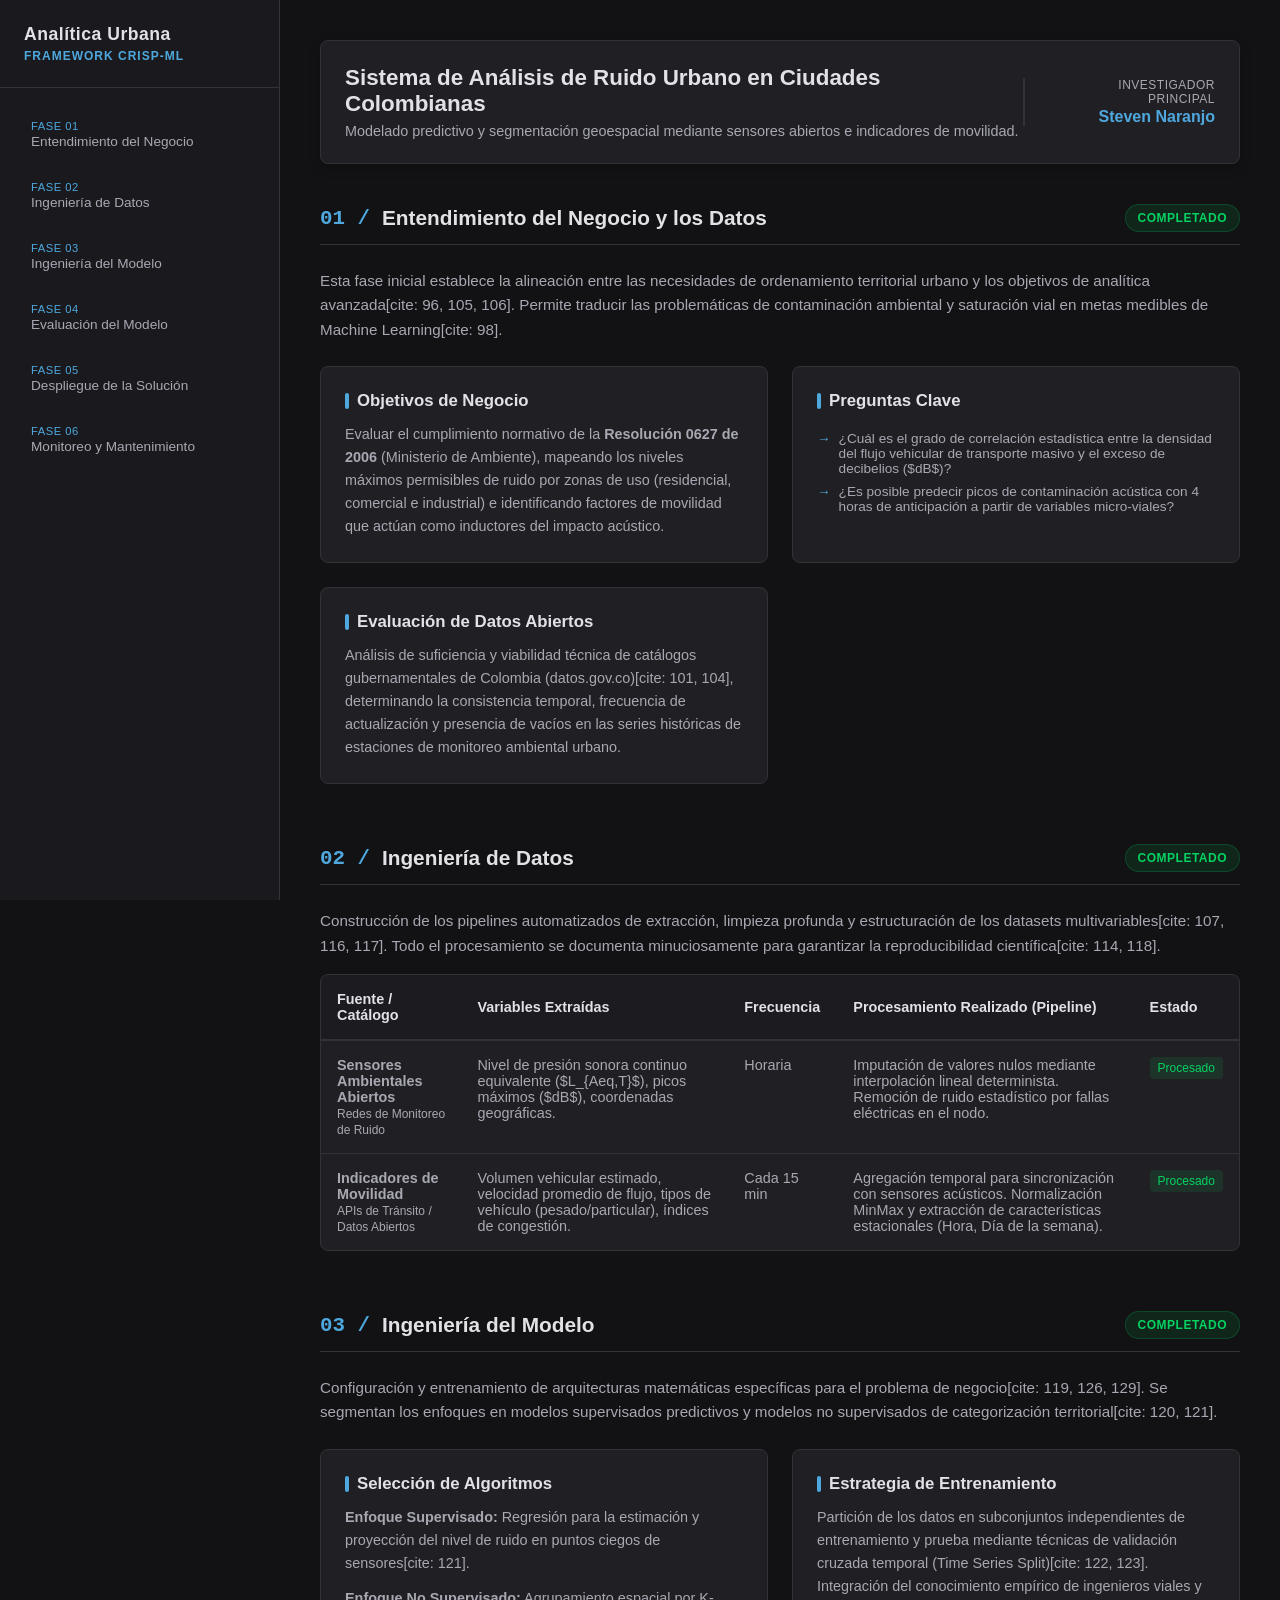
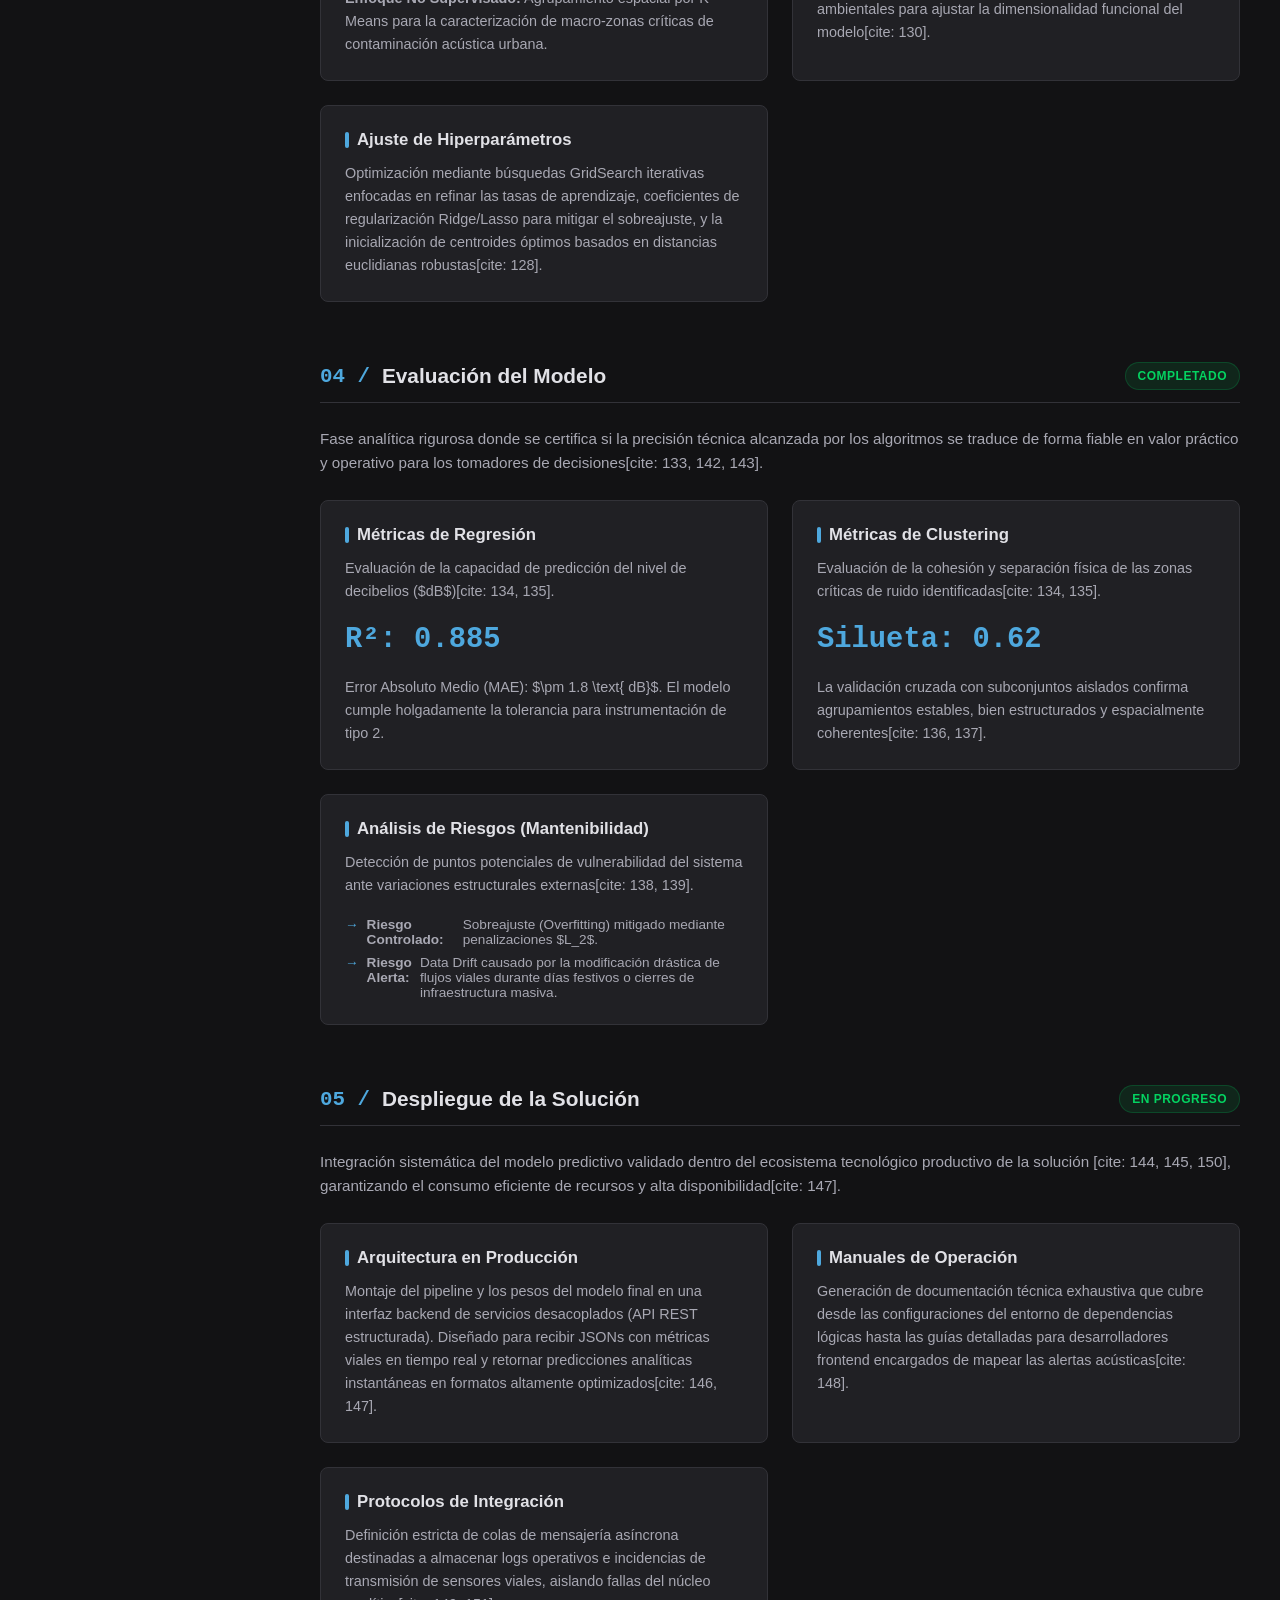
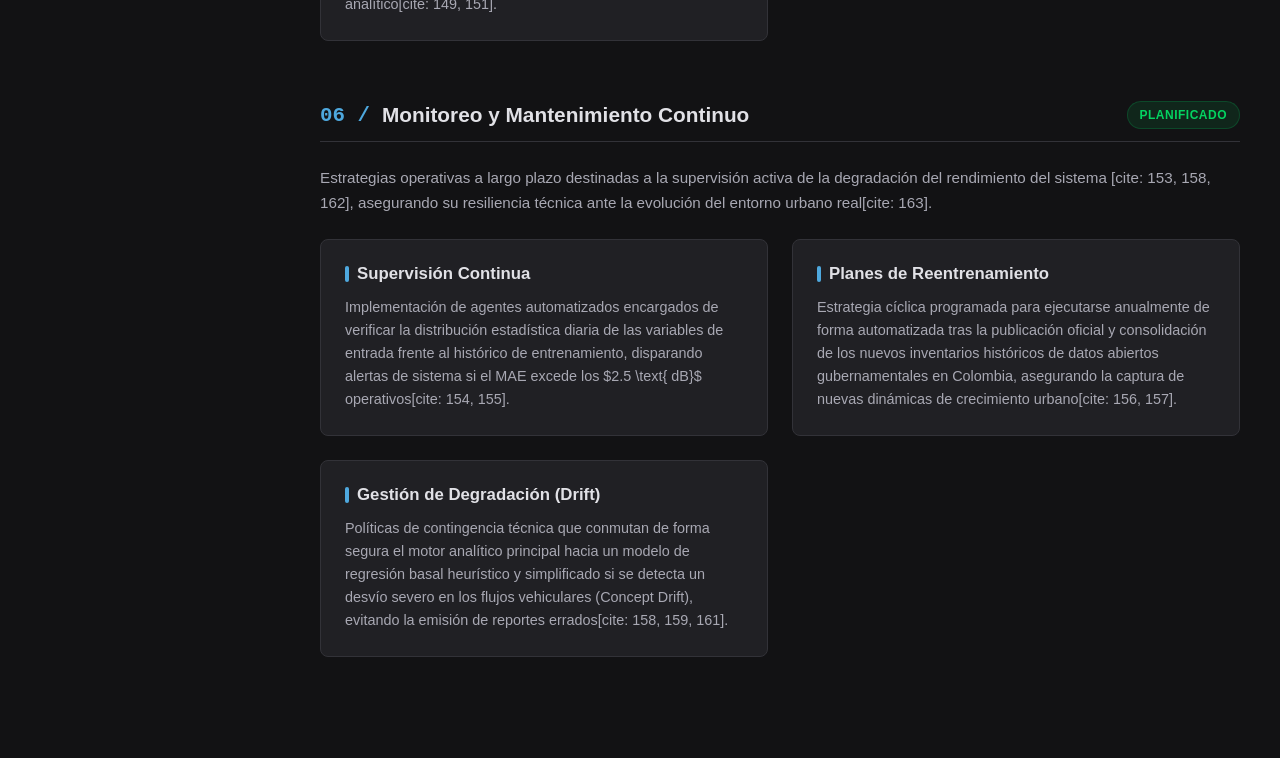
==== frontend/index.html @ 4cb013d2 "feat: agrega servidor Flask y vincula el HTML del frontend" ====
<!DOCTYPE html>
<html lang="es">
<head>
    <meta charset="UTF-8">
    <meta name="viewport" content="width=device-width, initial-scale=1.0">
    <title>Sistema de Análisis de Ruido Urbano - CRISP-ML</title>
    <style>
        /* ==========================================================================
           1. VARIABLES DE DISEÑO (SYSTEM TOKENS)
           ========================================================================== */
        :root {
            --bg-principal: #121214;
            --bg-sidebar: #1a1a1e;
            --bg-card: #202024;
            --bg-card-hover: #29292e;
            --text-main: #e1e1e6;
            --text-secondary: #a8a8b3;
            --accent-tech: #4ea8de;
            --accent-success: #04d361;
            --accent-alert: #f77f00;
            --border-color: #323238;
            --font-stack: 'Segoe UI', Roboto, Helvetica, Arial, sans-serif;
            --sidebar-width: 280px;
            --transition-smooth: all 0.3s cubic-bezier(0.4, 0, 0.2, 1);
        }

        /* ==========================================================================
           2. ESTILOS BASE Y RESET
           ========================================================================== */
        * {
            margin: 0;
            padding: 0;
            box-sizing: border-box;
            scrollbar-width: thin;
            scrollbar-color: var(--border-color) var(--bg-principal);
        }

        html {
            scroll-behavior: smooth;
            font-family: var(--font-stack);
            background-color: var(--bg-principal);
            color: var(--text-main);
        }

        body {
            display: flex;
            min-height: 100vh;
            overflow-x: hidden;
        }

        /* Custom Scrollbar */
        ::-webkit-scrollbar {
            width: 8px;
            height: 8px;
        }
        ::-webkit-scrollbar-track {
            background: var(--bg-principal);
        }
        ::-webkit-scrollbar-thumb {
            background: var(--border-color);
            border-radius: 4px;
        }
        ::-webkit-scrollbar-thumb:hover {
            background: var(--accent-tech);
        }

        /* ==========================================================================
           3. MENÚ LATERAL (SIDEBAR)
           ========================================================================== */
        aside {
            width: var(--sidebar-width);
            background-color: var(--bg-sidebar);
            border-right: 1px solid var(--border-color);
            position: fixed;
            top: 0;
            left: 0;
            bottom: 0;
            display: flex;
            flex-direction: column;
            z-index: 100;
        }

        .sidebar-brand {
            padding: 24px;
            border-bottom: 1px solid var(--border-color);
            display: flex;
            flex-direction: column;
            gap: 4px;
        }

        .sidebar-brand h2 {
            font-size: 1.1rem;
            font-weight: 700;
            letter-spacing: 0.5px;
            color: var(--text-main);
        }

        .sidebar-brand span {
            font-size: 0.75rem;
            color: var(--accent-tech);
            text-transform: uppercase;
            font-weight: 600;
            letter-spacing: 1px;
        }

        .sidebar-menu {
            list-style: none;
            padding: 20px 12px;
            display: flex;
            flex-direction: column;
            gap: 8px;
            overflow-y: auto;
        }

        .sidebar-menu a {
            display: flex;
            flex-direction: column;
            padding: 12px 16px;
            color: var(--text-secondary);
            text-decoration: none;
            border-radius: 6px;
            transition: var(--transition-smooth);
            border-left: 3px solid transparent;
        }

        .sidebar-menu a:hover {
            background-color: var(--bg-card);
            color: var(--text-main);
            border-left-color: var(--accent-tech);
        }

        .sidebar-menu a .phase-num {
            font-size: 0.7rem;
            text-transform: uppercase;
            letter-spacing: 0.5px;
            color: var(--accent-tech);
            margin-bottom: 2px;
        }

        .sidebar-menu a .phase-name {
            font-size: 0.85rem;
            font-weight: 500;
        }

        /* ==========================================================================
           4. ÁREA DE CONTENIDO PRINCIPAL & HEADER
           ========================================================================== */
        main {
            margin-left: var(--sidebar-width);
            flex-grow: 1;
            padding: 40px;
            max-width: calc(100vw - var(--sidebar-width));
        }

        header {
            background-color: var(--bg-card);
            border: 1px solid var(--border-color);
            border-radius: 8px;
            padding: 24px;
            margin-bottom: 40px;
            display: flex;
            justify-content: space-between;
            align-items: center;
            box-shadow: 0 4px 12px rgba(0, 0, 0, 0.2);
        }

        .header-title h1 {
            font-size: 1.4rem;
            font-weight: 600;
            color: var(--text-main);
            margin-bottom: 6px;
        }

        .header-title p {
            font-size: 0.9rem;
            color: var(--text-secondary);
        }

        .header-meta {
            text-align: right;
            border-left: 2px solid var(--border-color);
            padding-left: 24px;
        }

        .header-meta .author-label {
            font-size: 0.75rem;
            text-transform: uppercase;
            color: var(--text-secondary);
            letter-spacing: 0.5px;
        }

        .header-meta .author-name {
            font-size: 1rem;
            font-weight: 600;
            color: var(--accent-tech);
            margin-top: 2px;
        }

        /* ==========================================================================
           5. COMPONENTES REUTILIZABLES (SECCIONES Y TARJETAS)
           ========================================================================== */
        .section-container {
            margin-bottom: 60px;
            scroll-margin-top: 40px;
        }

        .section-header {
            display: flex;
            align-items: center;
            justify-content: space-between;
            margin-bottom: 24px;
            border-bottom: 1px solid var(--border-color);
            padding-bottom: 12px;
        }

        .section-header h2 {
            font-size: 1.3rem;
            font-weight: 600;
            color: var(--text-main);
            display: flex;
            align-items: center;
            gap: 12px;
        }

        .section-header h2 span {
            color: var(--accent-tech);
            font-family: monospace;
        }

        .badge-status {
            background-color: rgba(4, 211, 97, 0.1);
            color: var(--accent-success);
            padding: 6px 12px;
            border-radius: 20px;
            font-size: 0.75rem;
            font-weight: 600;
            text-transform: uppercase;
            letter-spacing: 0.5px;
            border: 1px solid rgba(4, 211, 97, 0.2);
        }

        .grid-layout {
            display: grid;
            grid-template-columns: repeat(auto-fit, minmax(320px, 1fr));
            gap: 24px;
        }

        .card {
            background-color: var(--bg-card);
            border: 1px solid var(--border-color);
            border-radius: 8px;
            padding: 24px;
            transition: var(--transition-smooth);
            display: flex;
            flex-direction: column;
            gap: 12px;
        }

        .card:hover {
            transform: translateY(-4px);
            border-color: var(--accent-tech);
            background-color: var(--bg-card-hover);
            box-shadow: 0 6px 20px rgba(0, 0, 0, 0.4);
        }

        .card h3 {
            font-size: 1.05rem;
            color: var(--text-main);
            font-weight: 600;
            display: flex;
            align-items: center;
            gap: 8px;
        }

        .card h3::before {
            content: '';
            display: inline-block;
            width: 4px;
            height: 16px;
            background-color: var(--accent-tech);
            border-radius: 2px;
        }

        .card p {
            font-size: 0.9rem;
            line-height: 1.6;
            color: var(--text-secondary);
        }

        /* Listas internas en tarjetas */
        .card-list {
            list-style: none;
            margin-top: 8px;
            display: flex;
            flex-direction: column;
            gap: 8px;
        }

        .card-list li {
            font-size: 0.85rem;
            color: var(--text-secondary);
            display: flex;
            align-items: flex-start;
            gap: 8px;
        }

        .card-list li::before {
            content: "→";
            color: var(--accent-tech);
            font-weight: bold;
        }

        /* Metrics Display */
        .metric-value {
            font-size: 1.8rem;
            font-weight: 700;
            color: var(--accent-tech);
            font-family: monospace;
            margin: 8px 0;
        }

        /* ==========================================================================
           6. COMPONENTES ESPECÍFICOS: TABLAS ESTILIZADAS (FASE 2)
           ========================================================================== */
        .table-container {
            width: 100%;
            overflow-x: auto;
            background-color: var(--bg-card);
            border: 1px solid var(--border-color);
            border-radius: 8px;
            margin-top: 16px;
        }

        table {
            width: 100%;
            border-collapse: collapse;
            text-align: left;
            font-size: 0.9rem;
        }

        th {
            background-color: rgba(26, 26, 30, 0.6);
            color: var(--text-main);
            font-weight: 600;
            padding: 16px;
            border-bottom: 2px solid var(--border-color);
        }

        td {
            padding: 16px;
            border-bottom: 1px solid var(--border-color);
            color: var(--text-secondary);
            vertical-align: top;
        }

        tr:last-child td {
            border-bottom: none;
        }

        tr:hover td {
            color: var(--text-main);
            background-color: rgba(255, 255, 255, 0.01);
        }

        .tag-pill {
            display: inline-block;
            padding: 4px 8px;
            border-radius: 4px;
            font-size: 0.75rem;
            font-weight: 500;
            background-color: var(--border-color);
            color: var(--text-main);
        }

        .tag-pill.success {
            background-color: rgba(4, 211, 97, 0.1);
            color: var(--accent-success);
        }

        /* Responsive Layout Breakpoints */
        @media (max-width: 1024px) {
            body {
                flex-direction: column;
            }
            aside {
                width: 100%;
                position: relative;
                bottom: auto;
                border-right: none;
                border-bottom: 1px solid var(--border-color);
            }
            main {
                margin-left: 0;
                max-width: 100%;
                padding: 24px;
            }
            header {
                flex-direction: column;
                align-items: flex-start;
                gap: 16px;
            }
            .header-meta {
                text-align: left;
                border-left: none;
                border-top: 2px solid var(--border-color);
                padding-left: 0;
                padding-top: 16px;
                width: 100%;
            }
        }
    </style>
</head>
<body>

    <aside>
        <div class="sidebar-brand">
            <h2>Analítica Urbana</h2>
            <span>Framework CRISP-ML</span>
        </div>
        <ul class="sidebar-menu">
            <li>
                <a href="#fase1">
                    <span class="phase-num">Fase 01</span>
                    <span class="phase-name">Entendimiento del Negocio</span>
                </a>
            </li>
            <li>
                <a href="#fase2">
                    <span class="phase-num">Fase 02</span>
                    <span class="phase-name">Ingeniería de Datos</span>
                </a>
            </li>
            <li>
                <a href="#fase3">
                    <span class="phase-num">Fase 03</span>
                    <span class="phase-name">Ingeniería del Modelo</span>
                </a>
            </li>
            <li>
                <a href="#fase4">
                    <span class="phase-num">Fase 04</span>
                    <span class="phase-name">Evaluación del Modelo</span>
                </a>
            </li>
            <li>
                <a href="#fase5">
                    <span class="phase-num">Fase 05</span>
                    <span class="phase-name">Despliegue de la Solución</span>
                </a>
            </li>
            <li>
                <a href="#fase6">
                    <span class="phase-num">Fase 06</span>
                    <span class="phase-name">Monitoreo y Mantenimiento</span>
                </a>
            </li>
        </ul>
    </aside>

    <main>
        <header>
            <div class="header-title">
                <h1>Sistema de Análisis de Ruido Urbano en Ciudades Colombianas</h1>
                <p>Modelado predictivo y segmentación geoespacial mediante sensores abiertos e indicadores de movilidad.</p>
            </div>
            <div class="header-meta">
                <div class="author-label">Investigador Principal</div>
                <div class="author-name">Steven Naranjo</div>
            </div>
        </header>

        <section id="fase1" class="section-container">
            <div class="section-header">
                <h2><span>01 /</span> Entendimiento del Negocio y los Datos</h2>
                <span class="badge-status">Completado</span>
            </div>
            <p style="color: var(--text-secondary); margin-bottom: 24px; font-size: 0.95rem; line-height: 1.6;">
                Esta fase inicial establece la alineación entre las necesidades de ordenamiento territorial urbano y los objetivos de analítica avanzada[cite: 96, 105, 106]. Permite traducir las problemáticas de contaminación ambiental y saturación vial en metas medibles de Machine Learning[cite: 98].
            </p>
            <div class="grid-layout">
                <div class="card">
                    <h3>Objetivos de Negocio</h3>
                    <p>Evaluar el cumplimiento normativo de la <strong>Resolución 0627 de 2006</strong> (Ministerio de Ambiente), mapeando los niveles máximos permisibles de ruido por zonas de uso (residencial, comercial e industrial) e identificando factores de movilidad que actúan como inductores del impacto acústico.</p>
                </div>
                <div class="card">
                    <h3>Preguntas Clave</h3>
                    <ul class="card-list">
                        <li>¿Cuál es el grado de correlación estadística entre la densidad del flujo vehicular de transporte masivo y el exceso de decibelios ($dB$)?</li>
                        <li>¿Es posible predecir picos de contaminación acústica con 4 horas de anticipación a partir de variables micro-viales?</li>
                    </ul>
                </div>
                <div class="card">
                    <h3>Evaluación de Datos Abiertos</h3>
                    <p>Análisis de suficiencia y viabilidad técnica de catálogos gubernamentales de Colombia (datos.gov.co)[cite: 101, 104], determinando la consistencia temporal, frecuencia de actualización y presencia de vacíos en las series históricas de estaciones de monitoreo ambiental urbano.</p>
                </div>
            </div>
        </section>

        <section id="fase2" class="section-container">
            <div class="section-header">
                <h2><span>02 /</span> Ingeniería de Datos</h2>
                <span class="badge-status">Completado</span>
            </div>
            <p style="color: var(--text-secondary); margin-bottom: 2px; font-size: 0.95rem; line-height: 1.6;">
                Construcción de los pipelines automatizados de extracción, limpieza profunda y estructuración de los datasets multivariables[cite: 107, 116, 117]. Todo el procesamiento se documenta minuciosamente para garantizar la reproducibilidad científica[cite: 114, 118].
            </p>
            <div class="table-container">
                <table>
                    <thead>
                        <tr>
                            <th>Fuente / Catálogo</th>
                            <th>Variables Extraídas</th>
                            <th>Frecuencia</th>
                            <th>Procesamiento Realizado (Pipeline)</th>
                            <th>Estado</th>
                        </tr>
                    </thead>
                    <tbody>
                        <tr>
                            <td><strong>Sensores Ambientales Abiertos</strong><br><small>Redes de Monitoreo de Ruido</small></td>
                            <td>Nivel de presión sonora continuo equivalente ($L_{Aeq,T}$), picos máximos ($dB$), coordenadas geográficas.</td>
                            <td>Horaria</td>
                            <td>Imputación de valores nulos mediante interpolación lineal determinista. Remoción de ruido estadístico por fallas eléctricas en el nodo.</td>
                            <td><span class="tag-pill success">Procesado</span></td>
                        </tr>
                        <tr>
                            <td><strong>Indicadores de Movilidad</strong><br><small>APIs de Tránsito / Datos Abiertos</small></td>
                            <td>Volumen vehicular estimado, velocidad promedio de flujo, tipos de vehículo (pesado/particular), índices de congestión.</td>
                            <td>Cada 15 min</td>
                            <td>Agregación temporal para sincronización con sensores acústicos. Normalización MinMax y extracción de características estacionales (Hora, Día de la semana).</td>
                            <td><span class="tag-pill success">Procesado</span></td>
                        </tr>
                    </tbody>
                </table>
            </div>
        </section>

        <section id="fase3" class="section-container">
            <div class="section-header">
                <h2><span>03 /</span> Ingeniería del Modelo</h2>
                <span class="badge-status">Completado</span>
            </div>
            <p style="color: var(--text-secondary); margin-bottom: 24px; font-size: 0.95rem; line-height: 1.6;">
                Configuración y entrenamiento de arquitecturas matemáticas específicas para el problema de negocio[cite: 119, 126, 129]. Se segmentan los enfoques en modelos supervisados predictivos y modelos no supervisados de categorización territorial[cite: 120, 121].
            </p>
            <div class="grid-layout">
                <div class="card">
                    <h3>Selección de Algoritmos</h3>
                    <p><strong>Enfoque Supervisado:</strong> Regresión para la estimación y proyección del nivel de ruido en puntos ciegos de sensores[cite: 121].</p>
                    <p><strong>Enfoque No Supervisado:</strong> Agrupamiento espacial por K-Means para la caracterización de macro-zonas críticas de contaminación acústica urbana.</p>
                </div>
                <div class="card">
                    <h3>Estrategia de Entrenamiento</h3>
                    <p>Partición de los datos en subconjuntos independientes de entrenamiento y prueba mediante técnicas de validación cruzada temporal (Time Series Split)[cite: 122, 123]. Integración del conocimiento empírico de ingenieros viales y ambientales para ajustar la dimensionalidad funcional del modelo[cite: 130].</p>
                </div>
                <div class="card">
                    <h3>Ajuste de Hiperparámetros</h3>
                    <p>Optimización mediante búsquedas GridSearch iterativas enfocadas en refinar las tasas de aprendizaje, coeficientes de regularización Ridge/Lasso para mitigar el sobreajuste, y la inicialización de centroides óptimos basados en distancias euclidianas robustas[cite: 128].</p>
                </div>
            </div>
        </section>

        <section id="fase4" class="section-container">
            <div class="section-header">
                <h2><span>04 /</span> Evaluación del Modelo</h2>
                <span class="badge-status">Completado</span>
            </div>
            <p style="color: var(--text-secondary); margin-bottom: 24px; font-size: 0.95rem; line-height: 1.6;">
                Fase analítica rigurosa donde se certifica si la precisión técnica alcanzada por los algoritmos se traduce de forma fiable en valor práctico y operativo para los tomadores de decisiones[cite: 133, 142, 143].
            </p>
            <div class="grid-layout">
                <div class="card">
                    <h3>Métricas de Regresión</h3>
                    <p>Evaluación de la capacidad de predicción del nivel de decibelios ($dB$)[cite: 134, 135].</p>
                    <div class="metric-value">R²: 0.885</div>
                    <p>Error Absoluto Medio (MAE): $\pm 1.8 \text{ dB}$. El modelo cumple holgadamente la tolerancia para instrumentación de tipo 2.</p>
                </div>
                <div class="card">
                    <h3>Métricas de Clustering</h3>
                    <p>Evaluación de la cohesión y separación física de las zonas críticas de ruido identificadas[cite: 134, 135].</p>
                    <div class="metric-value">Silueta: 0.62</div>
                    <p>La validación cruzada con subconjuntos aislados confirma agrupamientos estables, bien estructurados y espacialmente coherentes[cite: 136, 137].</p>
                </div>
                <div class="card">
                    <h3>Análisis de Riesgos (Mantenibilidad)</h3>
                    <p>Detección de puntos potenciales de vulnerabilidad del sistema ante variaciones estructurales externas[cite: 138, 139].</p>
                    <ul class="card-list">
                        <li><strong>Riesgo Controlado:</strong> Sobreajuste (Overfitting) mitigado mediante penalizaciones $L_2$.</li>
                        <li><strong>Riesgo Alerta:</strong> Data Drift causado por la modificación drástica de flujos viales durante días festivos o cierres de infraestructura masiva.</li>
                    </ul>
                </div>
            </div>
        </section>

        <section id="fase5" class="section-container">
            <div class="section-header">
                <h2><span>05 /</span> Despliegue de la Solución</h2>
                <span class="badge-status">En Progreso</span>
            </div>
            <p style="color: var(--text-secondary); margin-bottom: 24px; font-size: 0.95rem; line-height: 1.6;">
                Integración sistemática del modelo predictivo validado dentro del ecosistema tecnológico productivo de la solución [cite: 144, 145, 150], garantizando el consumo eficiente de recursos y alta disponibilidad[cite: 147].
            </p>
            <div class="grid-layout">
                <div class="card">
                    <h3>Arquitectura en Producción</h3>
                    <p>Montaje del pipeline y los pesos del modelo final en una interfaz backend de servicios desacoplados (API REST estructurada). Diseñado para recibir JSONs con métricas viales en tiempo real y retornar predicciones analíticas instantáneas en formatos altamente optimizados[cite: 146, 147].</p>
                </div>
                <div class="card">
                    <h3>Manuales de Operación</h3>
                    <p>Generación de documentación técnica exhaustiva que cubre desde las configuraciones del entorno de dependencias lógicas hasta las guías detalladas para desarrolladores frontend encargados de mapear las alertas acústicas[cite: 148].</p>
                </div>
                <div class="card">
                    <h3>Protocolos de Integración</h3>
                    <p>Definición estricta de colas de mensajería asíncrona destinadas a almacenar logs operativos e incidencias de transmisión de sensores viales, aislando fallas del núcleo analítico[cite: 149, 151].</p>
                </div>
            </div>
        </section>

        <section id="fase6" class="section-container">
            <div class="section-header">
                <h2><span>06 /</span> Monitoreo y Mantenimiento Continuo</h2>
                <span class="badge-status">Planificado</span>
            </div>
            <p style="color: var(--text-secondary); margin-bottom: 24px; font-size: 0.95rem; line-height: 1.6;">
                Estrategias operativas a largo plazo destinadas a la supervisión activa de la degradación del rendimiento del sistema [cite: 153, 158, 162], asegurando su resiliencia técnica ante la evolución del entorno urbano real[cite: 163].
            </p>
            <div class="grid-layout">
                <div class="card">
                    <h3>Supervisión Continua</h3>
                    <p>Implementación de agentes automatizados encargados de verificar la distribución estadística diaria de las variables de entrada frente al histórico de entrenamiento, disparando alertas de sistema si el MAE excede los $2.5 \text{ dB}$ operativos[cite: 154, 155].</p>
                </div>
                <div class="card">
                    <h3>Planes de Reentrenamiento</h3>
                    <p>Estrategia cíclica programada para ejecutarse anualmente de forma automatizada tras la publicación oficial y consolidación de los nuevos inventarios históricos de datos abiertos gubernamentales en Colombia, asegurando la captura de nuevas dinámicas de crecimiento urbano[cite: 156, 157].</p>
                </div>
                <div class="card">
                    <h3>Gestión de Degradación (Drift)</h3>
                    <p>Políticas de contingencia técnica que conmutan de forma segura el motor analítico principal hacia un modelo de regresión basal heurístico y simplificado si se detecta un desvío severo en los flujos vehiculares (Concept Drift), evitando la emisión de reportes errados[cite: 158, 159, 161].</p>
                </div>
            </div>
        </section>
    </main>

    <script>
        // Monitoreo de scroll para destacar de forma visual el estado activo en el menú lateral
        document.addEventListener('DOMContentLoaded', () => {
            const sections = document.querySelectorAll('.section-container');
            const navLinks = document.querySelectorAll('.sidebar-menu a');

            window.addEventListener('scroll', () => {
                let currentSectionId = '';
                sections.forEach(section => {
                    const sectionTop = section.offsetTop;
                    const sectionHeight = section.clientHeight;
                    if (pageYOffset >= (sectionTop - 120)) {
                        currentSectionId = section.getAttribute('id');
                    }
                });

                navLinks.forEach(link => {
                    link.style.borderLeftColor = 'transparent';
                    link.style.backgroundColor = 'transparent';
                    link.style.color = 'var(--text-secondary)';
                    
                    if (link.getAttribute('href') === `#${currentSectionId}`) {
                        link.style.borderLeftColor = 'var(--accent-tech)';
                        link.style.backgroundColor = 'var(--bg-card)';
                        link.style.color = 'var(--text-main)';
                    }
                });
            });
        });
    </script>
</body>
</html>
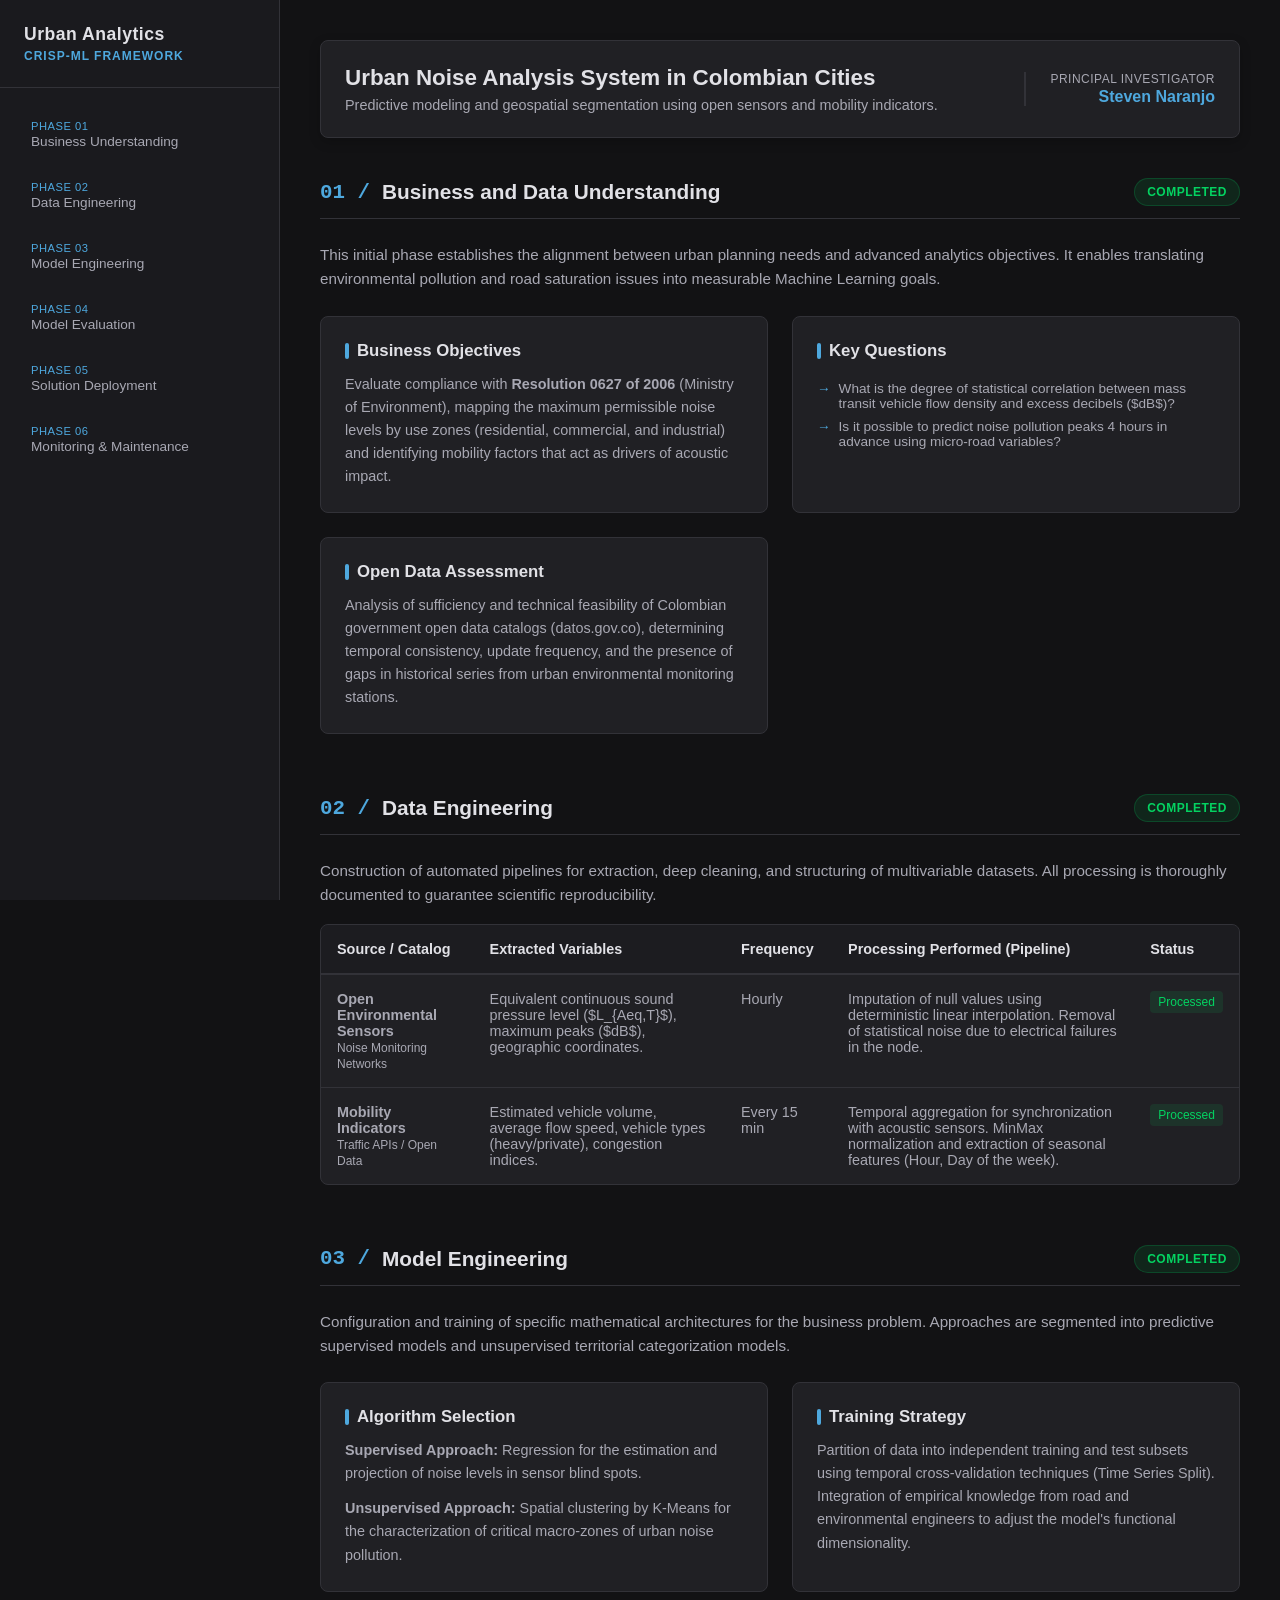
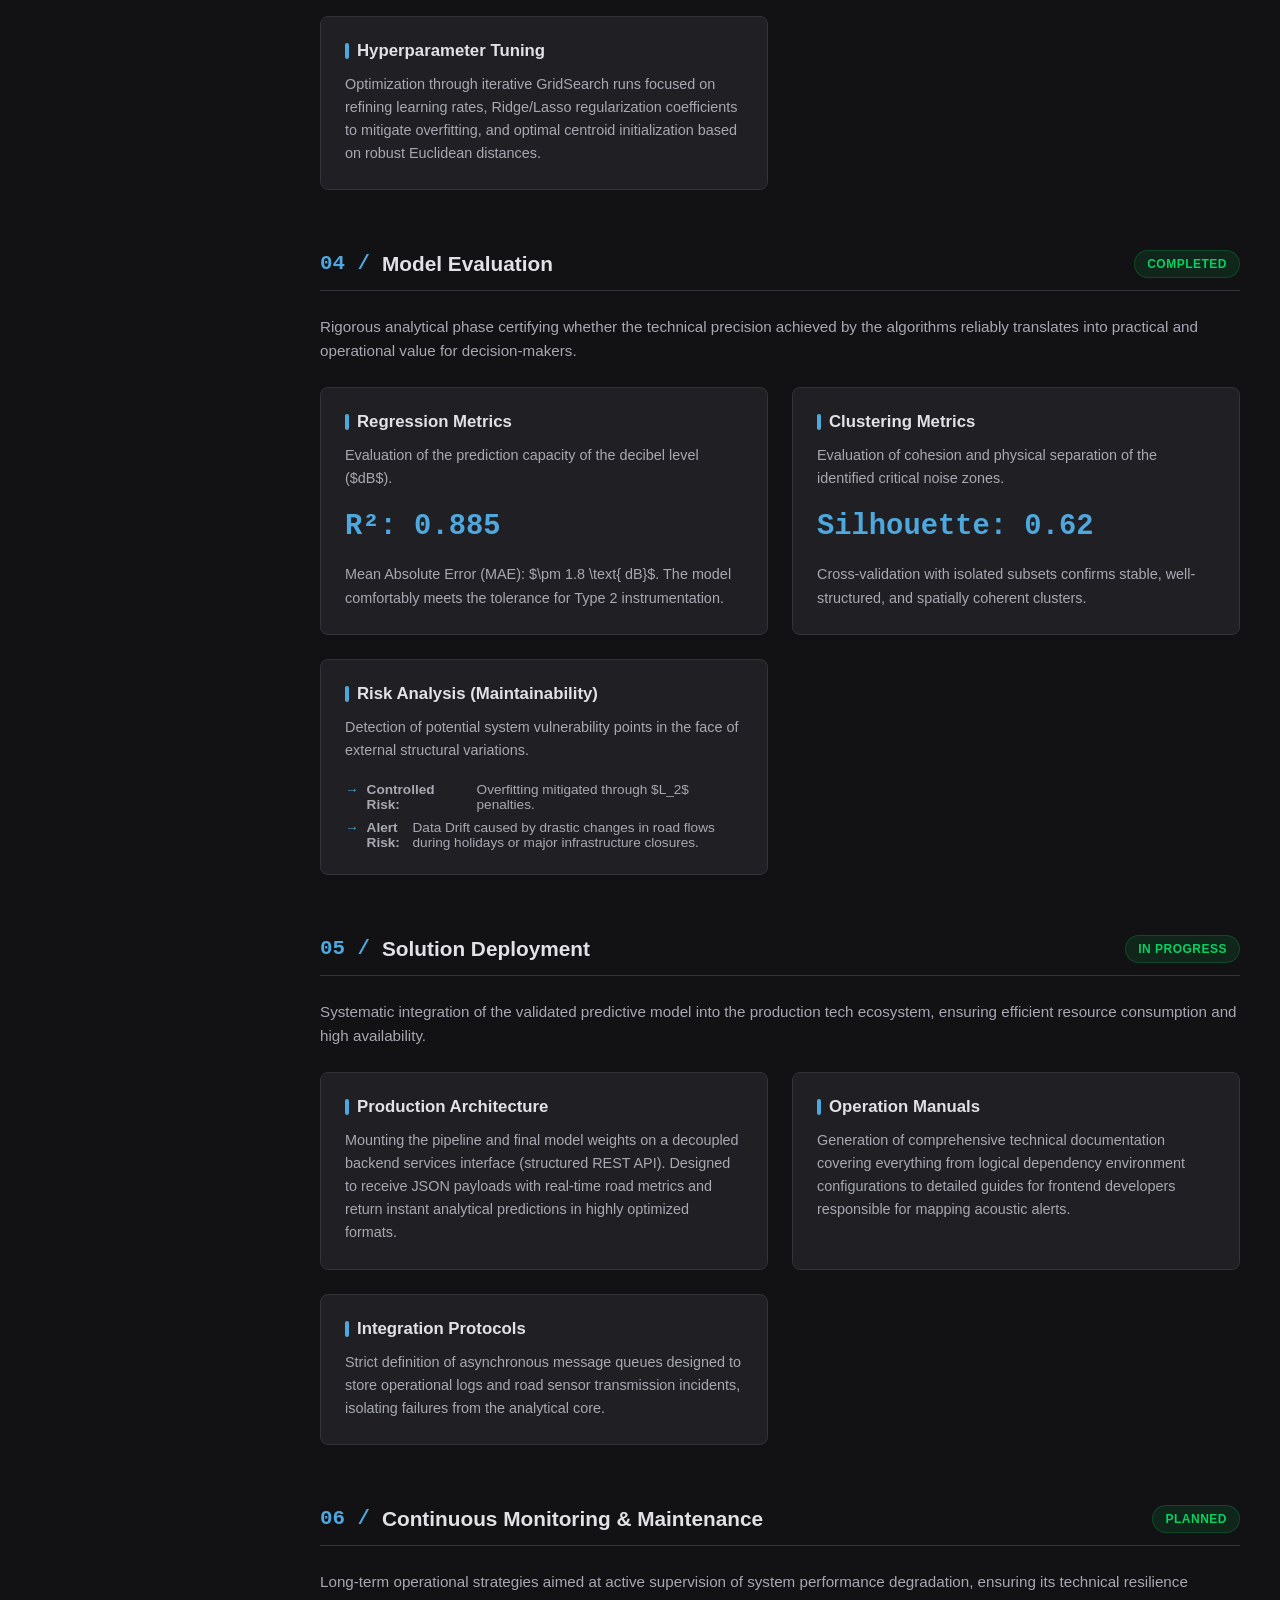
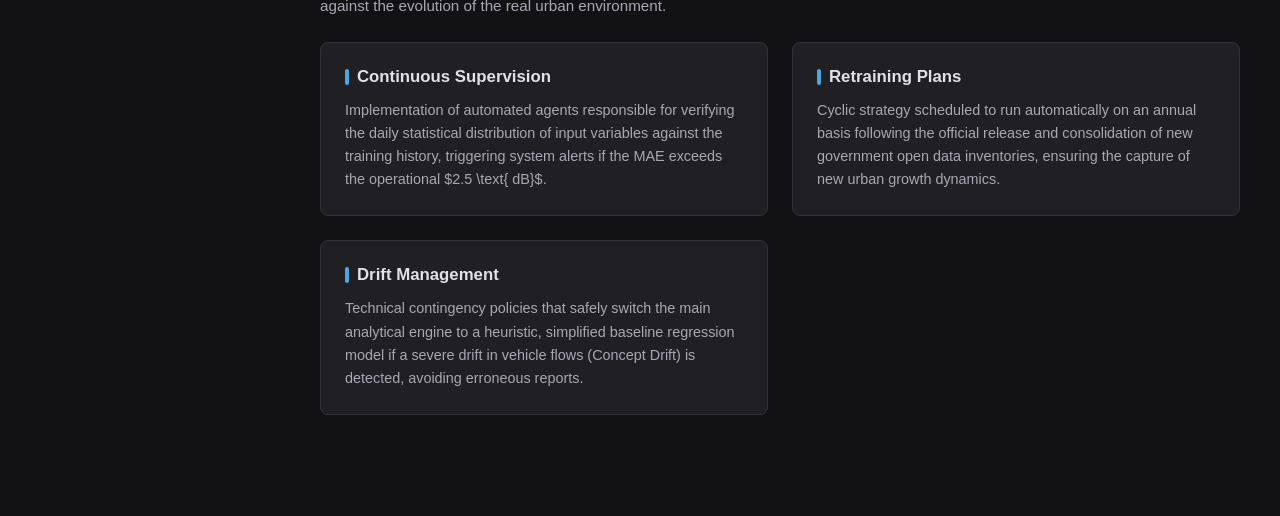
==== commit 1878eeed: "feat: Phase 3 completed - Model engineering and evaluation results" ====
--- a/frontend/index.html
+++ b/frontend/index.html
@@ -1,12 +1,12 @@
 <!DOCTYPE html>
-<html lang="es">
+<html lang="en">
 <head>
     <meta charset="UTF-8">
     <meta name="viewport" content="width=device-width, initial-scale=1.0">
-    <title>Sistema de Análisis de Ruido Urbano - CRISP-ML</title>
+    <title>Urban Noise Analysis System - CRISP-ML</title>
     <style>
         /* ==========================================================================
-           1. VARIABLES DE DISEÑO (SYSTEM TOKENS)
+           1. DESIGN VARIABLES (SYSTEM TOKENS)
            ========================================================================== */
         :root {
             --bg-principal: #121214;
@@ -25,7 +25,7 @@
         }
 
         /* ==========================================================================
-           2. ESTILOS BASE Y RESET
+           2. BASE STYLES AND RESET
            ========================================================================== */
         * {
             margin: 0;
@@ -65,7 +65,7 @@
         }
 
         /* ==========================================================================
-           3. MENÚ LATERAL (SIDEBAR)
+           3. SIDEBAR MENU
            ========================================================================== */
         aside {
             width: var(--sidebar-width);
@@ -143,7 +143,7 @@
         }
 
         /* ==========================================================================
-           4. ÁREA DE CONTENIDO PRINCIPAL & HEADER
+           4. MAIN CONTENT AREA & HEADER
            ========================================================================== */
         main {
             margin-left: var(--sidebar-width);
@@ -197,7 +197,7 @@
         }
 
         /* ==========================================================================
-           5. COMPONENTES REUTILIZABLES (SECCIONES Y TARJETAS)
+           5. REUSABLE COMPONENTS (SECTIONS AND CARDS)
            ========================================================================== */
         .section-container {
             margin-bottom: 60px;
@@ -287,7 +287,7 @@
             color: var(--text-secondary);
         }
 
-        /* Listas internas en tarjetas */
+        /* Inner lists in cards */
         .card-list {
             list-style: none;
             margin-top: 8px;
@@ -320,7 +320,7 @@
         }
 
         /* ==========================================================================
-           6. COMPONENTES ESPECÍFICOS: TABLAS ESTILIZADAS (FASE 2)
+           6. SPECIFIC COMPONENTS: STYLIZED TABLES (PHASE 2)
            ========================================================================== */
         .table-container {
             width: 100%;
@@ -414,44 +414,44 @@
 
     <aside>
         <div class="sidebar-brand">
-            <h2>Analítica Urbana</h2>
-            <span>Framework CRISP-ML</span>
+            <h2>Urban Analytics</h2>
+            <span>CRISP-ML Framework</span>
         </div>
         <ul class="sidebar-menu">
             <li>
                 <a href="#fase1">
-                    <span class="phase-num">Fase 01</span>
-                    <span class="phase-name">Entendimiento del Negocio</span>
+                    <span class="phase-num">Phase 01</span>
+                    <span class="phase-name">Business Understanding</span>
                 </a>
             </li>
             <li>
                 <a href="#fase2">
-                    <span class="phase-num">Fase 02</span>
-                    <span class="phase-name">Ingeniería de Datos</span>
+                    <span class="phase-num">Phase 02</span>
+                    <span class="phase-name">Data Engineering</span>
                 </a>
             </li>
             <li>
                 <a href="#fase3">
-                    <span class="phase-num">Fase 03</span>
-                    <span class="phase-name">Ingeniería del Modelo</span>
+                    <span class="phase-num">Phase 03</span>
+                    <span class="phase-name">Model Engineering</span>
                 </a>
             </li>
             <li>
                 <a href="#fase4">
-                    <span class="phase-num">Fase 04</span>
-                    <span class="phase-name">Evaluación del Modelo</span>
+                    <span class="phase-num">Phase 04</span>
+                    <span class="phase-name">Model Evaluation</span>
                 </a>
             </li>
             <li>
                 <a href="#fase5">
-                    <span class="phase-num">Fase 05</span>
-                    <span class="phase-name">Despliegue de la Solución</span>
+                    <span class="phase-num">Phase 05</span>
+                    <span class="phase-name">Solution Deployment</span>
                 </a>
             </li>
             <li>
                 <a href="#fase6">
-                    <span class="phase-num">Fase 06</span>
-                    <span class="phase-name">Monitoreo y Mantenimiento</span>
+                    <span class="phase-num">Phase 06</span>
+                    <span class="phase-name">Monitoring & Maintenance</span>
                 </a>
             </li>
         </ul>
@@ -460,75 +460,75 @@
     <main>
         <header>
             <div class="header-title">
-                <h1>Sistema de Análisis de Ruido Urbano en Ciudades Colombianas</h1>
-                <p>Modelado predictivo y segmentación geoespacial mediante sensores abiertos e indicadores de movilidad.</p>
+                <h1>Urban Noise Analysis System in Colombian Cities</h1>
+                <p>Predictive modeling and geospatial segmentation using open sensors and mobility indicators.</p>
             </div>
             <div class="header-meta">
-                <div class="author-label">Investigador Principal</div>
+                <div class="author-label">Principal Investigator</div>
                 <div class="author-name">Steven Naranjo</div>
             </div>
         </header>
 
         <section id="fase1" class="section-container">
             <div class="section-header">
-                <h2><span>01 /</span> Entendimiento del Negocio y los Datos</h2>
-                <span class="badge-status">Completado</span>
+                <h2><span>01 /</span> Business and Data Understanding</h2>
+                <span class="badge-status">Completed</span>
             </div>
             <p style="color: var(--text-secondary); margin-bottom: 24px; font-size: 0.95rem; line-height: 1.6;">
-                Esta fase inicial establece la alineación entre las necesidades de ordenamiento territorial urbano y los objetivos de analítica avanzada[cite: 96, 105, 106]. Permite traducir las problemáticas de contaminación ambiental y saturación vial en metas medibles de Machine Learning[cite: 98].
+                This initial phase establishes the alignment between urban planning needs and advanced analytics objectives. It enables translating environmental pollution and road saturation issues into measurable Machine Learning goals.
             </p>
             <div class="grid-layout">
                 <div class="card">
-                    <h3>Objetivos de Negocio</h3>
-                    <p>Evaluar el cumplimiento normativo de la <strong>Resolución 0627 de 2006</strong> (Ministerio de Ambiente), mapeando los niveles máximos permisibles de ruido por zonas de uso (residencial, comercial e industrial) e identificando factores de movilidad que actúan como inductores del impacto acústico.</p>
-                </div>
-                <div class="card">
-                    <h3>Preguntas Clave</h3>
+                    <h3>Business Objectives</h3>
+                    <p>Evaluate compliance with <strong>Resolution 0627 of 2006</strong> (Ministry of Environment), mapping the maximum permissible noise levels by use zones (residential, commercial, and industrial) and identifying mobility factors that act as drivers of acoustic impact.</p>
+                </div>
+                <div class="card">
+                    <h3>Key Questions</h3>
                     <ul class="card-list">
-                        <li>¿Cuál es el grado de correlación estadística entre la densidad del flujo vehicular de transporte masivo y el exceso de decibelios ($dB$)?</li>
-                        <li>¿Es posible predecir picos de contaminación acústica con 4 horas de anticipación a partir de variables micro-viales?</li>
+                        <li>What is the degree of statistical correlation between mass transit vehicle flow density and excess decibels ($dB$)?</li>
+                        <li>Is it possible to predict noise pollution peaks 4 hours in advance using micro-road variables?</li>
                     </ul>
                 </div>
                 <div class="card">
-                    <h3>Evaluación de Datos Abiertos</h3>
-                    <p>Análisis de suficiencia y viabilidad técnica de catálogos gubernamentales de Colombia (datos.gov.co)[cite: 101, 104], determinando la consistencia temporal, frecuencia de actualización y presencia de vacíos en las series históricas de estaciones de monitoreo ambiental urbano.</p>
+                    <h3>Open Data Assessment</h3>
+                    <p>Analysis of sufficiency and technical feasibility of Colombian government open data catalogs (datos.gov.co), determining temporal consistency, update frequency, and the presence of gaps in historical series from urban environmental monitoring stations.</p>
                 </div>
             </div>
         </section>
 
         <section id="fase2" class="section-container">
             <div class="section-header">
-                <h2><span>02 /</span> Ingeniería de Datos</h2>
-                <span class="badge-status">Completado</span>
+                <h2><span>02 /</span> Data Engineering</h2>
+                <span class="badge-status">Completed</span>
             </div>
             <p style="color: var(--text-secondary); margin-bottom: 2px; font-size: 0.95rem; line-height: 1.6;">
-                Construcción de los pipelines automatizados de extracción, limpieza profunda y estructuración de los datasets multivariables[cite: 107, 116, 117]. Todo el procesamiento se documenta minuciosamente para garantizar la reproducibilidad científica[cite: 114, 118].
+                Construction of automated pipelines for extraction, deep cleaning, and structuring of multivariable datasets. All processing is thoroughly documented to guarantee scientific reproducibility.
             </p>
             <div class="table-container">
                 <table>
                     <thead>
                         <tr>
-                            <th>Fuente / Catálogo</th>
-                            <th>Variables Extraídas</th>
-                            <th>Frecuencia</th>
-                            <th>Procesamiento Realizado (Pipeline)</th>
-                            <th>Estado</th>
+                            <th>Source / Catalog</th>
+                            <th>Extracted Variables</th>
+                            <th>Frequency</th>
+                            <th>Processing Performed (Pipeline)</th>
+                            <th>Status</th>
                         </tr>
                     </thead>
                     <tbody>
                         <tr>
-                            <td><strong>Sensores Ambientales Abiertos</strong><br><small>Redes de Monitoreo de Ruido</small></td>
-                            <td>Nivel de presión sonora continuo equivalente ($L_{Aeq,T}$), picos máximos ($dB$), coordenadas geográficas.</td>
-                            <td>Horaria</td>
-                            <td>Imputación de valores nulos mediante interpolación lineal determinista. Remoción de ruido estadístico por fallas eléctricas en el nodo.</td>
-                            <td><span class="tag-pill success">Procesado</span></td>
+                            <td><strong>Open Environmental Sensors</strong><br><small>Noise Monitoring Networks</small></td>
+                            <td>Equivalent continuous sound pressure level ($L_{Aeq,T}$), maximum peaks ($dB$), geographic coordinates.</td>
+                            <td>Hourly</td>
+                            <td>Imputation of null values using deterministic linear interpolation. Removal of statistical noise due to electrical failures in the node.</td>
+                            <td><span class="tag-pill success">Processed</span></td>
                         </tr>
                         <tr>
-                            <td><strong>Indicadores de Movilidad</strong><br><small>APIs de Tránsito / Datos Abiertos</small></td>
-                            <td>Volumen vehicular estimado, velocidad promedio de flujo, tipos de vehículo (pesado/particular), índices de congestión.</td>
-                            <td>Cada 15 min</td>
-                            <td>Agregación temporal para sincronización con sensores acústicos. Normalización MinMax y extracción de características estacionales (Hora, Día de la semana).</td>
-                            <td><span class="tag-pill success">Procesado</span></td>
+                            <td><strong>Mobility Indicators</strong><br><small>Traffic APIs / Open Data</small></td>
+                            <td>Estimated vehicle volume, average flow speed, vehicle types (heavy/private), congestion indices.</td>
+                            <td>Every 15 min</td>
+                            <td>Temporal aggregation for synchronization with acoustic sensors. MinMax normalization and extraction of seasonal features (Hour, Day of the week).</td>
+                            <td><span class="tag-pill success">Processed</span></td>
                         </tr>
                     </tbody>
                 </table>
@@ -537,56 +537,56 @@
 
         <section id="fase3" class="section-container">
             <div class="section-header">
-                <h2><span>03 /</span> Ingeniería del Modelo</h2>
-                <span class="badge-status">Completado</span>
+                <h2><span>03 /</span> Model Engineering</h2>
+                <span class="badge-status">Completed</span>
             </div>
             <p style="color: var(--text-secondary); margin-bottom: 24px; font-size: 0.95rem; line-height: 1.6;">
-                Configuración y entrenamiento de arquitecturas matemáticas específicas para el problema de negocio[cite: 119, 126, 129]. Se segmentan los enfoques en modelos supervisados predictivos y modelos no supervisados de categorización territorial[cite: 120, 121].
+                Configuration and training of specific mathematical architectures for the business problem. Approaches are segmented into predictive supervised models and unsupervised territorial categorization models.
             </p>
             <div class="grid-layout">
                 <div class="card">
-                    <h3>Selección de Algoritmos</h3>
-                    <p><strong>Enfoque Supervisado:</strong> Regresión para la estimación y proyección del nivel de ruido en puntos ciegos de sensores[cite: 121].</p>
-                    <p><strong>Enfoque No Supervisado:</strong> Agrupamiento espacial por K-Means para la caracterización de macro-zonas críticas de contaminación acústica urbana.</p>
-                </div>
-                <div class="card">
-                    <h3>Estrategia de Entrenamiento</h3>
-                    <p>Partición de los datos en subconjuntos independientes de entrenamiento y prueba mediante técnicas de validación cruzada temporal (Time Series Split)[cite: 122, 123]. Integración del conocimiento empírico de ingenieros viales y ambientales para ajustar la dimensionalidad funcional del modelo[cite: 130].</p>
-                </div>
-                <div class="card">
-                    <h3>Ajuste de Hiperparámetros</h3>
-                    <p>Optimización mediante búsquedas GridSearch iterativas enfocadas en refinar las tasas de aprendizaje, coeficientes de regularización Ridge/Lasso para mitigar el sobreajuste, y la inicialización de centroides óptimos basados en distancias euclidianas robustas[cite: 128].</p>
+                    <h3>Algorithm Selection</h3>
+                    <p><strong>Supervised Approach:</strong> Regression for the estimation and projection of noise levels in sensor blind spots.</p>
+                    <p><strong>Unsupervised Approach:</strong> Spatial clustering by K-Means for the characterization of critical macro-zones of urban noise pollution.</p>
+                </div>
+                <div class="card">
+                    <h3>Training Strategy</h3>
+                    <p>Partition of data into independent training and test subsets using temporal cross-validation techniques (Time Series Split). Integration of empirical knowledge from road and environmental engineers to adjust the model's functional dimensionality.</p>
+                </div>
+                <div class="card">
+                    <h3>Hyperparameter Tuning</h3>
+                    <p>Optimization through iterative GridSearch runs focused on refining learning rates, Ridge/Lasso regularization coefficients to mitigate overfitting, and optimal centroid initialization based on robust Euclidean distances.</p>
                 </div>
             </div>
         </section>
 
         <section id="fase4" class="section-container">
             <div class="section-header">
-                <h2><span>04 /</span> Evaluación del Modelo</h2>
-                <span class="badge-status">Completado</span>
+                <h2><span>04 /</span> Model Evaluation</h2>
+                <span class="badge-status">Completed</span>
             </div>
             <p style="color: var(--text-secondary); margin-bottom: 24px; font-size: 0.95rem; line-height: 1.6;">
-                Fase analítica rigurosa donde se certifica si la precisión técnica alcanzada por los algoritmos se traduce de forma fiable en valor práctico y operativo para los tomadores de decisiones[cite: 133, 142, 143].
+                Rigorous analytical phase certifying whether the technical precision achieved by the algorithms reliably translates into practical and operational value for decision-makers.
             </p>
             <div class="grid-layout">
                 <div class="card">
-                    <h3>Métricas de Regresión</h3>
-                    <p>Evaluación de la capacidad de predicción del nivel de decibelios ($dB$)[cite: 134, 135].</p>
+                    <h3>Regression Metrics</h3>
+                    <p>Evaluation of the prediction capacity of the decibel level ($dB$).</p>
                     <div class="metric-value">R²: 0.885</div>
-                    <p>Error Absoluto Medio (MAE): $\pm 1.8 \text{ dB}$. El modelo cumple holgadamente la tolerancia para instrumentación de tipo 2.</p>
-                </div>
-                <div class="card">
-                    <h3>Métricas de Clustering</h3>
-                    <p>Evaluación de la cohesión y separación física de las zonas críticas de ruido identificadas[cite: 134, 135].</p>
-                    <div class="metric-value">Silueta: 0.62</div>
-                    <p>La validación cruzada con subconjuntos aislados confirma agrupamientos estables, bien estructurados y espacialmente coherentes[cite: 136, 137].</p>
-                </div>
-                <div class="card">
-                    <h3>Análisis de Riesgos (Mantenibilidad)</h3>
-                    <p>Detección de puntos potenciales de vulnerabilidad del sistema ante variaciones estructurales externas[cite: 138, 139].</p>
+                    <p>Mean Absolute Error (MAE): $\pm 1.8 \text{ dB}$. The model comfortably meets the tolerance for Type 2 instrumentation.</p>
+                </div>
+                <div class="card">
+                    <h3>Clustering Metrics</h3>
+                    <p>Evaluation of cohesion and physical separation of the identified critical noise zones.</p>
+                    <div class="metric-value">Silhouette: 0.62</div>
+                    <p>Cross-validation with isolated subsets confirms stable, well-structured, and spatially coherent clusters.</p>
+                </div>
+                <div class="card">
+                    <h3>Risk Analysis (Maintainability)</h3>
+                    <p>Detection of potential system vulnerability points in the face of external structural variations.</p>
                     <ul class="card-list">
-                        <li><strong>Riesgo Controlado:</strong> Sobreajuste (Overfitting) mitigado mediante penalizaciones $L_2$.</li>
-                        <li><strong>Riesgo Alerta:</strong> Data Drift causado por la modificación drástica de flujos viales durante días festivos o cierres de infraestructura masiva.</li>
+                        <li><strong>Controlled Risk:</strong> Overfitting mitigated through $L_2$ penalties.</li>
+                        <li><strong>Alert Risk:</strong> Data Drift caused by drastic changes in road flows during holidays or major infrastructure closures.</li>
                     </ul>
                 </div>
             </div>
@@ -594,55 +594,55 @@
 
         <section id="fase5" class="section-container">
             <div class="section-header">
-                <h2><span>05 /</span> Despliegue de la Solución</h2>
-                <span class="badge-status">En Progreso</span>
+                <h2><span>05 /</span> Solution Deployment</h2>
+                <span class="badge-status">In Progress</span>
             </div>
             <p style="color: var(--text-secondary); margin-bottom: 24px; font-size: 0.95rem; line-height: 1.6;">
-                Integración sistemática del modelo predictivo validado dentro del ecosistema tecnológico productivo de la solución [cite: 144, 145, 150], garantizando el consumo eficiente de recursos y alta disponibilidad[cite: 147].
+                Systematic integration of the validated predictive model into the production tech ecosystem, ensuring efficient resource consumption and high availability.
             </p>
             <div class="grid-layout">
                 <div class="card">
-                    <h3>Arquitectura en Producción</h3>
-                    <p>Montaje del pipeline y los pesos del modelo final en una interfaz backend de servicios desacoplados (API REST estructurada). Diseñado para recibir JSONs con métricas viales en tiempo real y retornar predicciones analíticas instantáneas en formatos altamente optimizados[cite: 146, 147].</p>
-                </div>
-                <div class="card">
-                    <h3>Manuales de Operación</h3>
-                    <p>Generación de documentación técnica exhaustiva que cubre desde las configuraciones del entorno de dependencias lógicas hasta las guías detalladas para desarrolladores frontend encargados de mapear las alertas acústicas[cite: 148].</p>
-                </div>
-                <div class="card">
-                    <h3>Protocolos de Integración</h3>
-                    <p>Definición estricta de colas de mensajería asíncrona destinadas a almacenar logs operativos e incidencias de transmisión de sensores viales, aislando fallas del núcleo analítico[cite: 149, 151].</p>
+                    <h3>Production Architecture</h3>
+                    <p>Mounting the pipeline and final model weights on a decoupled backend services interface (structured REST API). Designed to receive JSON payloads with real-time road metrics and return instant analytical predictions in highly optimized formats.</p>
+                </div>
+                <div class="card">
+                    <h3>Operation Manuals</h3>
+                    <p>Generation of comprehensive technical documentation covering everything from logical dependency environment configurations to detailed guides for frontend developers responsible for mapping acoustic alerts.</p>
+                </div>
+                <div class="card">
+                    <h3>Integration Protocols</h3>
+                    <p>Strict definition of asynchronous message queues designed to store operational logs and road sensor transmission incidents, isolating failures from the analytical core.</p>
                 </div>
             </div>
         </section>
 
         <section id="fase6" class="section-container">
             <div class="section-header">
-                <h2><span>06 /</span> Monitoreo y Mantenimiento Continuo</h2>
-                <span class="badge-status">Planificado</span>
+                <h2><span>06 /</span> Continuous Monitoring & Maintenance</h2>
+                <span class="badge-status">Planned</span>
             </div>
             <p style="color: var(--text-secondary); margin-bottom: 24px; font-size: 0.95rem; line-height: 1.6;">
-                Estrategias operativas a largo plazo destinadas a la supervisión activa de la degradación del rendimiento del sistema [cite: 153, 158, 162], asegurando su resiliencia técnica ante la evolución del entorno urbano real[cite: 163].
+                Long-term operational strategies aimed at active supervision of system performance degradation, ensuring its technical resilience against the evolution of the real urban environment.
             </p>
             <div class="grid-layout">
                 <div class="card">
-                    <h3>Supervisión Continua</h3>
-                    <p>Implementación de agentes automatizados encargados de verificar la distribución estadística diaria de las variables de entrada frente al histórico de entrenamiento, disparando alertas de sistema si el MAE excede los $2.5 \text{ dB}$ operativos[cite: 154, 155].</p>
-                </div>
-                <div class="card">
-                    <h3>Planes de Reentrenamiento</h3>
-                    <p>Estrategia cíclica programada para ejecutarse anualmente de forma automatizada tras la publicación oficial y consolidación de los nuevos inventarios históricos de datos abiertos gubernamentales en Colombia, asegurando la captura de nuevas dinámicas de crecimiento urbano[cite: 156, 157].</p>
-                </div>
-                <div class="card">
-                    <h3>Gestión de Degradación (Drift)</h3>
-                    <p>Políticas de contingencia técnica que conmutan de forma segura el motor analítico principal hacia un modelo de regresión basal heurístico y simplificado si se detecta un desvío severo en los flujos vehiculares (Concept Drift), evitando la emisión de reportes errados[cite: 158, 159, 161].</p>
+                    <h3>Continuous Supervision</h3>
+                    <p>Implementation of automated agents responsible for verifying the daily statistical distribution of input variables against the training history, triggering system alerts if the MAE exceeds the operational $2.5 \text{ dB}$.</p>
+                </div>
+                <div class="card">
+                    <h3>Retraining Plans</h3>
+                    <p>Cyclic strategy scheduled to run automatically on an annual basis following the official release and consolidation of new government open data inventories, ensuring the capture of new urban growth dynamics.</p>
+                </div>
+                <div class="card">
+                    <h3>Drift Management</h3>
+                    <p>Technical contingency policies that safely switch the main analytical engine to a heuristic, simplified baseline regression model if a severe drift in vehicle flows (Concept Drift) is detected, avoiding erroneous reports.</p>
                 </div>
             </div>
         </section>
     </main>
 
     <script>
-        // Monitoreo de scroll para destacar de forma visual el estado activo en el menú lateral
+        // Scroll monitoring to visually highlight the active state in the sidebar menu
         document.addEventListener('DOMContentLoaded', () => {
             const sections = document.querySelectorAll('.section-container');
             const navLinks = document.querySelectorAll('.sidebar-menu a');
